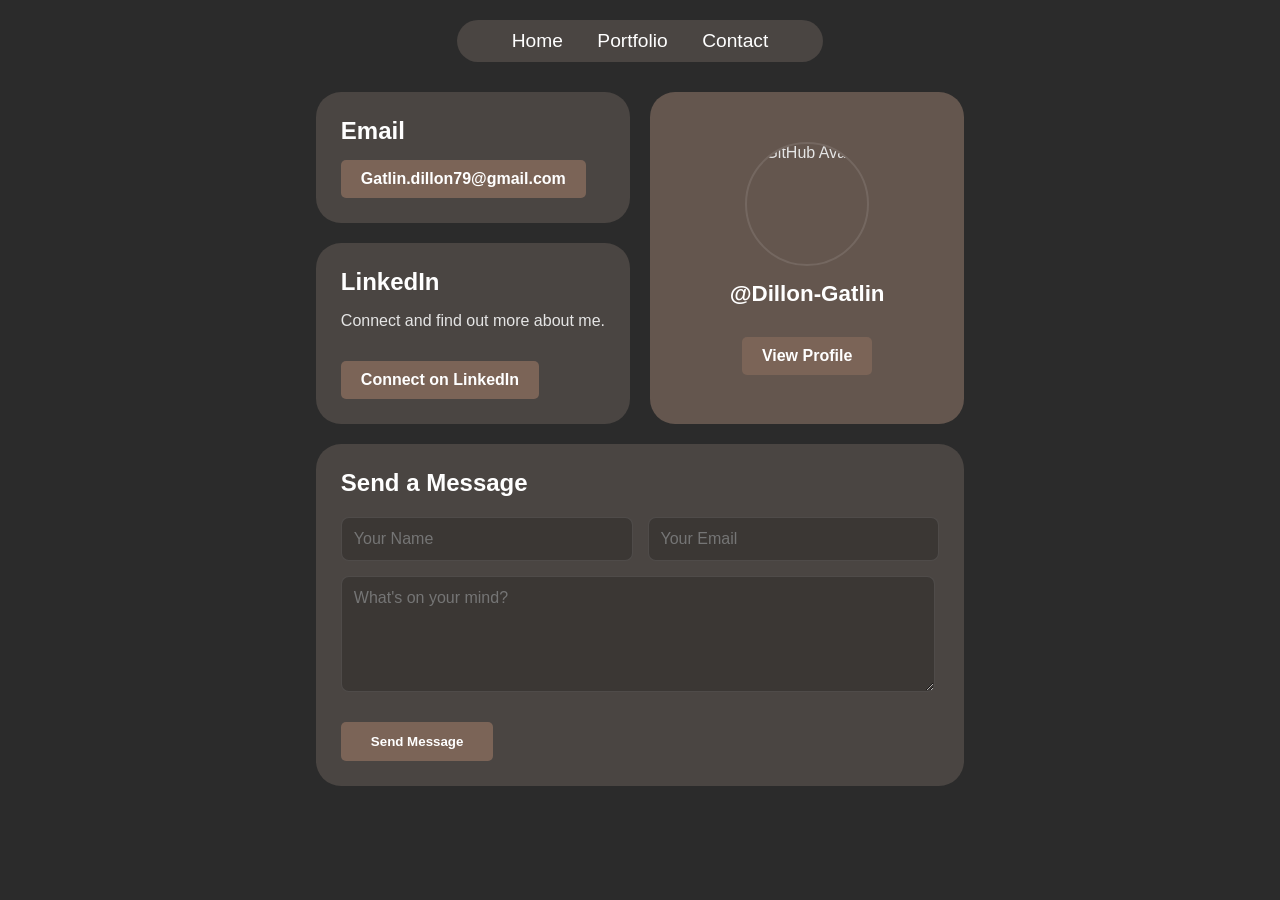
==== contact.html @ eb0ca62a "Website Portfolio Refactor -Implemented a Bento style -3 pages now -updates to CSS and Asset folder" ====
<!DOCTYPE html>
<html lang="en">
<head>
    <meta charset="UTF-8">
    <meta name="viewport" content="width=device-width, initial-scale=1.0">
    <title>Portfolio Section</title>
    <link rel="stylesheet" href="style.css">
</head>
<body>

    <nav class="navbar">
        <a href="index.html">Home</a>
        
        <a href="portfolio.html">Portfolio</a>
        
        <a href="contact.html">Contact</a>
    </nav>

    <main class="grid-container-C">
        <div class="card email">
            <h2>Email</h2>
           
            <a href="mailto:Gatlin.dillon79@gmail.com" class="contact-item">Gatlin.dillon79@gmail.com</a>
        </div>
    
        <div class="card github">
            <a href="https://github.com/Dillon-Gatlin" class="github-link" target="_blank">
                <div class="gh-avatar-container">
                    <img src="https://github.com/Dillon-Gatlin.png" alt="GitHub Avatar" class="gh-avatar">
                </div>
                <p class="gh-username">@Dillon-Gatlin</p>
                <span class="contact-item">View Profile</span>
            </a>
        </div>
    
        <div class="card linkedIN">
            <h2>LinkedIn</h2>
            <p>Connect and find out more about me.</p>
            <a href="https://www.linkedin.com/in/dillon-gatlin/" class="contact-item">Connect on LinkedIn</a>
        </div>
    
        <div class="card submission">
            <h2>Send a Message</h2>
            <form action="https://formspree.io/f/xyknerej" method="POST" class="contact-form">
                <div class="form-group">
                    <input type="text" name="name" placeholder="Your Name" required>
                    <input type="email" name="email" placeholder="Your Email" required>
                </div>
                <textarea name="message" placeholder="What's on your mind?" rows="5" required></textarea>
                
                <button type="submit" class="contact-item submit-btn">Send Message</button>
            </form>
        </div>
    </main>

    
</body>
</html>
---- style.css ----
:root {
  --bg-color: #2b2b2b;
  --card-color: #4a4542;
  --text-color: #e5e5e5;
  --accent-gray: #b5b5b5;
}

body {
  background-color: var(--bg-color);
  color: var(--text-color);
  font-family: 'Segoe UI', Tahoma, Geneva, Verdana, sans-serif;
  margin: 0;
  padding: 20px;
  display: flex;
  flex-direction: column;
  align-items: center;
}

h1,h2, strong{
  margin-top: 0;
  margin-bottom: 0;
  color: #ffffff;
}

/* Navbar */
.navbar {
  background-color: var(--card-color);
  padding: 10px 40px;
  border-radius: 50px;
  margin-bottom: 30px;
}

.navbar a {
  color: white;
  text-decoration: none;
  margin: 0 15px;
  font-size: 1.2rem;
}

/* Grid Layout */
.grid-container-H {
  display: grid;
  max-width: 1100px;
  gap: 20px;
  grid-template-columns: 1fr 0.8fr 1fr;
  grid-template-areas: 
      "profile about about"
      "profile tech hero"
      "contact tech edu"
      "Experience tech github";
}

.work {
  font-size: 14px;
}
.location{
  font-size: 12px;
  color: #ffffff;
  
}
.workDesc{
  font-size: 12px;
}
.grid-container-P {
  display: grid;
  max-width: 1100px;
  gap: 20px;
  /* Defining 2 equal columns for a cleaner portfolio look */
  grid-template-columns: 1fr 1fr;
  grid-template-areas: 
      "certifications awards"
      "projectIMG project";
}

.certifications { grid-area: certifications; }
.awards         { grid-area: awards; }
.Project        { grid-area: project; }
.projectIMG    { grid-area: projectIMG; }

/* Responsive fix for the portfolio grid */
@media (max-width: 768px) {
  .grid-container-P {
      grid-template-areas: 
          "certifications"
          "awards"
          "project"
          "projectIMG";
      grid-template-columns: 1fr;
  }
}

.grid-container-C {
  display: grid;
  max-width: 1100px;
  gap: 20px;
  grid-template-columns: 1fr 1fr;
  grid-template-areas: 
      "email github"
      "linkedIN github"
      "submission submission";
}

/* Ensure these classes match your grid-template-areas labels */
.email      { grid-area: email; }
.github     { grid-area: github; } /* This card will span 2 rows automatically */
.linkedIN   { grid-area: linkedIN; }
.submission { grid-area: submission; }

/* Styling for the contact buttons to make them look uniform */
.card .contact-item {
    display: inline-block;
    margin-top: 15px;
    text-align: center;
    width: fit-content;
}

/* Fix for your Mobile Media Query (Currently it says grid-container-P, change to C) */
@media (max-width: 768px) {
  .grid-container-C {
      grid-template-areas: 
          "email"
          "linkedIN"
          "github"
          "submission";
      grid-template-columns: 1fr;
  }
}
/* Card Styling */
.card {
  background-color: var(--card-color);
  padding: 25px;
  border-radius: 25px;
  overflow: hidden;
}

.profile-pic { grid-area: profile; padding: 0; }
.profile-pic img { width: 100%; height: 100%; object-fit: cover; }

.about { grid-area: about; }
.tech-stack { 
  grid-area: tech;
  
 }
.hero-title { 
  grid-area: hero; 
  display: flex; 
  align-items: center; 
  justify-content: center;
  text-align: center;
  background-color: #64564e;
}

.education { grid-area: edu; }

.contact{
  grid-area: contact;
  background-color: #64564e;
}
.contact-link {
  display: flex;
  align-items: center; 
  gap: 12px;          
  text-decoration: none;
  color: #e8e8e8;         
  transition: color 0.3s ease;
}
.contact-grid {
  display: flex;
  flex-direction: row; 
  justify-content: start;
  gap: 30px;
  margin-top: 20px;
}
.contact-icon {
  width: 40px;         
  height: 40px;
  object-fit: contain;
}

.contact-link:hover {
  color: #d29b7c; 
}
.contact-item {
  text-decoration: none; 
  color: #ffffff;
  background-color: #7b6457; 
  padding: 10px 20px;
  border-radius: 5px;
  font-weight: bold;
  transition: transform 0.2s, background-color 0.2s;
}

/*Email*/
.contact-item[href^="mailto"] {
  background-color: #7b6457; /* Dark Grey/Black */
}

.contact-item:hover {
  transform: translateY(-3px); /* Slight lift effect */
  filter: brightness(1.2);
}

.github { 
  grid-area: github; text-align: center; 
  background-color: #64564e;}

/* Sub-elements */
/* Container for the icons needs to be relative so tooltips stay attached */
.grid-icons {
  display: flex;
  flex-wrap: wrap; /* Allows icons to move to the next line after 3 */
  gap: 15px;      /* Spacing between the icons */
  margin-top: 15px;
  justify-content: flex-start; /* Aligns icons to the left */
}

.icon-box {
  position: relative; 
  width: 30px; 
  height: 30px;
  background-color: #5a5450; /* A slightly lighter shade than the card */
  border-radius: 12px;
  display: flex;
  justify-content: center;
  align-items: center;
  padding: 12px;
  cursor: pointer;
  transition: background-color 0.3s ease;
}


/* The Tooltip Box */
.icon-box::after {
  content: attr(data-label); /* Pulls the name from HTML data-label */
  position: absolute;
  bottom: 120%; /* Sits above the icon */
  left: 50%;
  transform: translateX(-50%);
  background-color: #333;
  color: white;
  padding: 5px 10px;
  border-radius: 5px;
  font-size: 12px;
  white-space: nowrap;
  opacity: 0; /* Hidden by default */
  pointer-events: none;
  transition: all 0.2s ease;
  box-shadow: 0px 4px 10px rgba(0,0,0,0.3);
}

/* The Little Triangle Arrow */
.icon-box::before {
  content: '';
  position: absolute;
  bottom: 105%;
  left: 50%;
  transform: translateX(-50%);
  border-width: 5px;
  border-style: solid;
  border-color: #333 transparent transparent transparent;
  opacity: 0;
  transition: all 0.2s ease;
}

/* Show on Hover */
.icon-box:hover::after,
.icon-box:hover::before {
  opacity: 1;
  bottom: 125%; /* Slight "float up" animation */
}

/* Ensure the icon itself fits well */
.icon-box img {
  width: 100%;
  height: auto;
}

.activity-bar {
  background-color: var(--accent-gray);
  color: var(--card-color);
  padding: 10px;
  margin-top: 15px;
  font-weight: bold;
}


/* Mobile Responsiveness */
@media (max-width: 768px) {
  .grid-container {
      grid-template-areas: 
          "profile"
          "about"
          "hero"
          "tech"
          "certs"
          "edu"
          "github";
      grid-template-columns: 1fr;
  }
}
.github {
  grid-area: github;
  display: flex;
  justify-content: center;
  align-items: center;
  text-align: center;
  padding: 20px;
}

.github-link {
  text-decoration: none;
  color: inherit;
  display: flex;
  flex-direction: column;
  align-items: center;
  gap: 15px; /* Space between icon and name */
}

.gh-avatar-container {
  width: 120px; 
  height: 120px;
  border-radius: 50%;
  overflow: hidden;
  border: 2px solid rgba(255, 255, 255, 0.1); /* Subtle border like the image */
}

.gh-avatar {
  width: 100%;
  height: 100%;
  object-fit: cover;
}

.gh-username {
  font-size: 1.4rem;
  font-weight: 700;
  margin: 0;
  color: #ffffff;
}

/* Hover effect to make it feel interactive */
.github-link:hover .gh-avatar-container {
  transform: scale(1.05);
  transition: transform 0.3s ease;
}

.noSpaceB {
  margin-bottom: 0;
}

.noSpaceT{
  margin-top: 0;
}
.noSpace{
  margin-top: 0;
  margin-bottom: 0;
}

.date {
  font-size: 0.8rem;
  
}

/* Tab Container */
.exp-tabs {
  display: flex;
  gap: 10px;
  margin: 15px 0;
  border-bottom: 1px solid rgba(255,255,255,0.1);
  padding-bottom: 10px;
}

/* Tab Buttons */
.tab-btn {
  background: rgba(255, 255, 255, 0.05);
  border: none;
  color: var(--accent-gray);
  padding: 8px 12px;
  border-radius: 8px;
  cursor: pointer;
  font-size: 12px;
  transition: all 0.3s ease;
}

.tab-btn:hover {
  background: rgba(255, 255, 255, 0.15);
  color: white;
}

.tab-btn.active {
  background: #64564e; 
  color: white;
  font-weight: bold;
}

/* Hide Content by Default */
.tab-content {
  display: none;
  animation: fadeIn 0.4s ease;
}

/* Show Active Content */
.tab-content.active-content {
  display: block;
}

@keyframes fadeIn {
  from { opacity: 0; transform: translateY(5px); }
  to { opacity: 1; transform: translateY(0); }
}

.Project {
    grid-area: project;
    display: flex;
    flex-direction: column;
    min-height: 400px; /* Gives enough room for the footer */
}

.serif-title {
    font-family: 'Times New Roman', serif;
    font-size: 2.5rem;
    margin-top: 10px;
}

/* This pushes the footer to the very bottom of the card */
.tab-content {
    flex-grow: 1;
    display: none; 
    flex-direction: column;
    justify-content: space-between; 
}

.tab-content.active-content {
    display: flex; 
}

.project-footer {
    display: flex;
    flex-direction: row;
    justify-content: space-between;
    align-items: flex-end; 
    margin-top: auto;
    gap: 15px;
    margin-top: 20px;
}

.project-link {
    background-color: #836f64;
    color: #4a4542;
    text-decoration: none;
    padding: 8px 16px;
    font-weight: bold;
    border-radius: 4px;        
    transition: background 0.3s;
    white-space: nowrap;
}

.project-link:hover {
    background-color: #ffffff;
}

.project-tags {
    display: flex;
    align-items: flex-start;
    gap: 8px;
}
.projectIMG {
  padding: 0; 
  overflow: hidden;
  display: flex;
}

.proj-img-content {
  width: 100%;
  height: 100%;
  object-fit: cover; 
  display: none;   
  animation: fadeIn 0.4s ease;
}

.active-img {display: block;   }

/*submission css*/
.contact-form {
  display: flex;
  flex-direction: column;
  gap: 15px;
  margin-top: 20px;
}

.form-group {
  display: flex;
  gap: 15px;
}

/* Style for inputs and textarea */
.contact-form input, 
.contact-form textarea {
  width: 95%;
  padding: 12px;
  border-radius: 8px;
  border: 1px solid rgba(255, 255, 255, 0.1);
  background-color: rgba(0, 0, 0, 0.2);
  color: var(--text-color);
  font-family: inherit;
  font-size: 1rem;
}

.contact-form input:focus, 
.contact-form textarea:focus {
  outline: none;
  border-color: #836f64; /* Matches your project link color */
}

/* Make button look like your other links */
.submit-btn {
  border: none;
  cursor: pointer;
  align-self: flex-start;
  padding: 12px 30px;
}

/* Mobile fix for side-by-side inputs */
@media (max-width: 480px) {
  .form-group {
      flex-direction: column;
  }
}
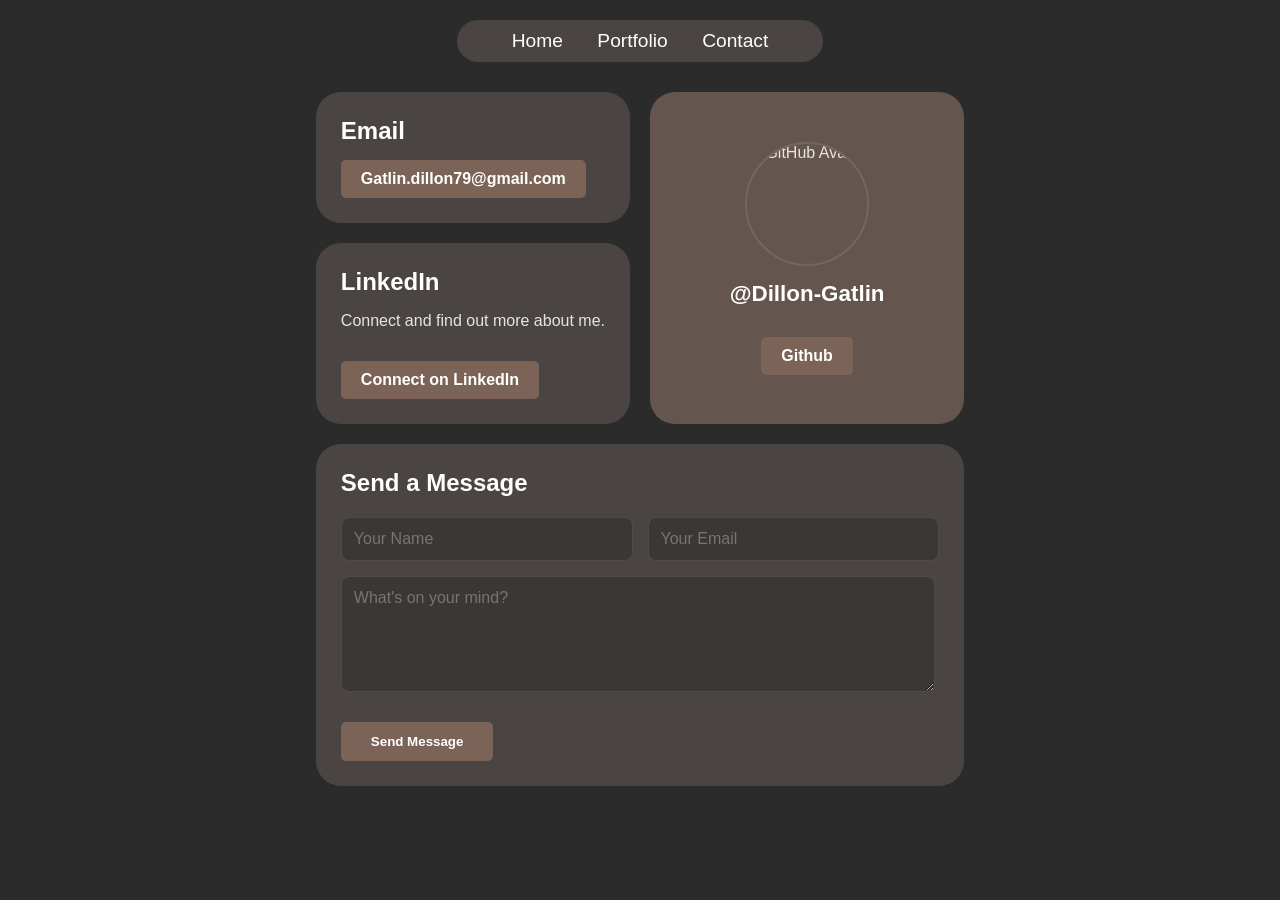
==== commit 2825122c: "clarification changes -clarified Github link - gave name for projects" ====
--- a/contact.html
+++ b/contact.html
@@ -24,19 +24,20 @@
         </div>
     
         <div class="card github">
+            
             <a href="https://github.com/Dillon-Gatlin" class="github-link" target="_blank">
                 <div class="gh-avatar-container">
                     <img src="https://github.com/Dillon-Gatlin.png" alt="GitHub Avatar" class="gh-avatar">
                 </div>
                 <p class="gh-username">@Dillon-Gatlin</p>
-                <span class="contact-item">View Profile</span>
+                <span class="contact-item">Github</span>
             </a>
         </div>
     
         <div class="card linkedIN">
             <h2>LinkedIn</h2>
             <p>Connect and find out more about me.</p>
-            <a href="https://www.linkedin.com/in/dillon-gatlin/" class="contact-item">Connect on LinkedIn</a>
+            <a href="https://www.linkedin.com/in/dillon-gatlin/"  target="_blank" class="contact-item">Connect on LinkedIn</a>
         </div>
     
         <div class="card submission">
--- a/style.css
+++ b/style.css
@@ -38,6 +38,7 @@
 }
 
 /* Grid Layout */
+/* Fixed Home Grid */
 .grid-container-H {
   display: grid;
   max-width: 1100px;
@@ -47,7 +48,32 @@
       "profile about about"
       "profile tech hero"
       "contact tech edu"
-      "Experience tech github";
+      "experience tech github"; /* Changed Experience to experience for consistency */
+}
+
+/* Matching Classes */
+.profile-pic { grid-area: profile; }
+.about       { grid-area: about; }
+.tech-stack  { grid-area: tech; }
+.hero-title  { grid-area: hero; }
+.contact     { grid-area: contact; }
+.education   { grid-area: edu; }
+.experience  { grid-area: experience; } /* Ensure this matches your HTML class */
+.github      { grid-area: github; }
+
+/* Fixed Mobile Responsiveness */
+@media (max-width: 768px) {
+  .grid-container-H { /* Make sure this matches the container name used above */
+      grid-template-areas: 
+          "profile"
+          "about"
+          "hero"
+          "tech"
+          "edu"
+          "github"
+          "experience";
+      grid-template-columns: 1fr;
+  }
 }
 
 .work {
@@ -284,20 +310,6 @@
 }
 
 
-/* Mobile Responsiveness */
-@media (max-width: 768px) {
-  .grid-container {
-      grid-template-areas: 
-          "profile"
-          "about"
-          "hero"
-          "tech"
-          "certs"
-          "edu"
-          "github";
-      grid-template-columns: 1fr;
-  }
-}
 .github {
   grid-area: github;
   display: flex;
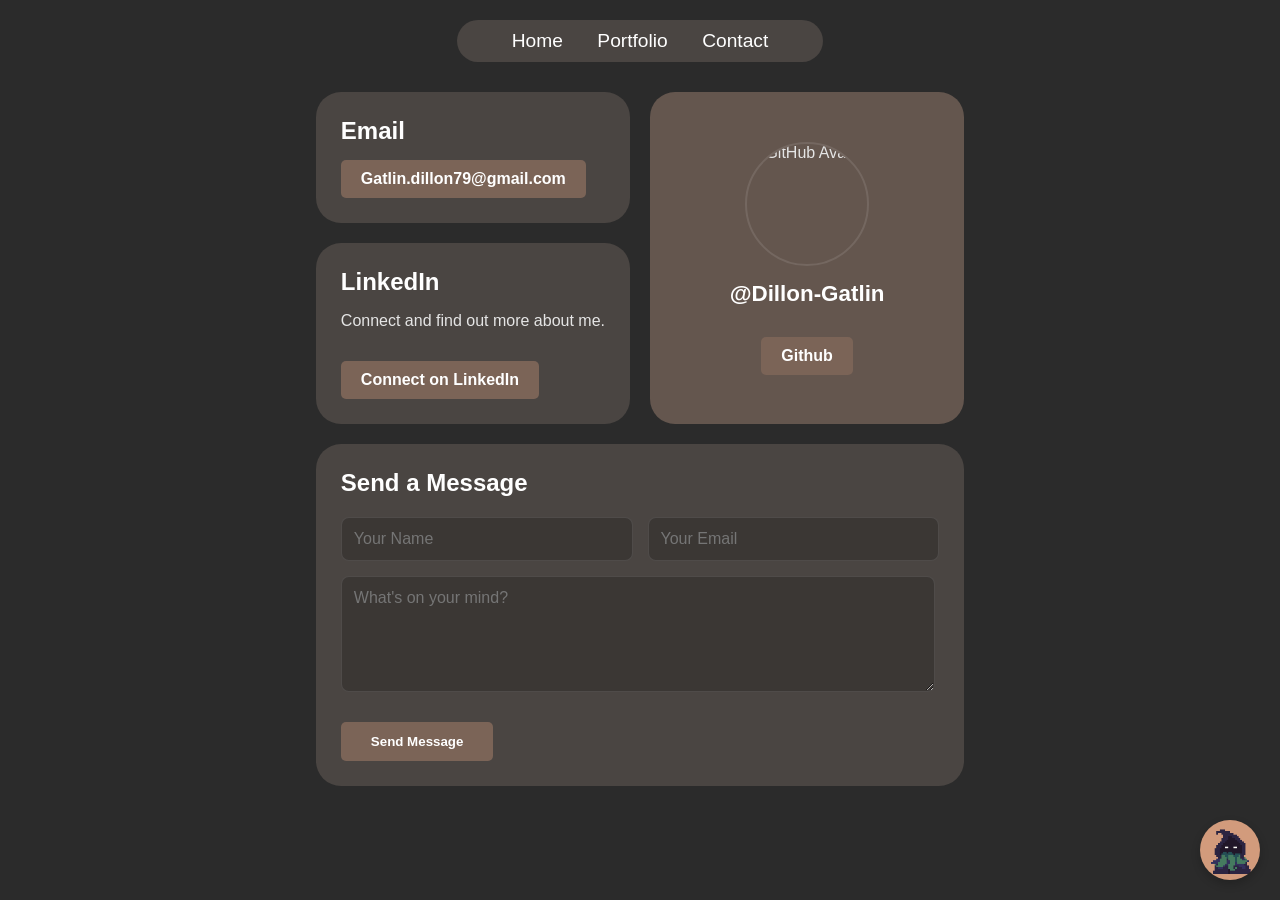
==== commit 1c0b810a: "chatbot Implemented version 1" ====
--- a/contact.html
+++ b/contact.html
@@ -54,6 +54,7 @@
         </div>
     </main>
 
-    
+    <!-- Chatbot widget -->
+    <script src="chatbot-widget.js"></script>
 </body>
 </html>
--- a/style.css
+++ b/style.css
@@ -94,23 +94,57 @@
   /* Defining 2 equal columns for a cleaner portfolio look */
   grid-template-columns: 1fr 1fr;
   grid-template-areas: 
-      "certifications awards"
-      "projectIMG project";
+      
+      "title1 title1"
+      "projectIMG project"
+      "title2 title2"
+      "certifications certifications"
+      "publications awards"
+      
+      "title3 title3"
+      "bonusProjectIMG bonusProject";
 }
 
 .certifications { grid-area: certifications; }
 .awards         { grid-area: awards; }
 .Project        { grid-area: project; }
 .projectIMG    { grid-area: projectIMG; }
+.bonusProject   { grid-area: bonusProject; }
+.bonusProjectIMG    { grid-area: bonusProjectIMG; }
+.proj-section-title1 { grid-area: title1; }
+.proj-section-title2 { grid-area: title2; }
+.proj-section-title3 { grid-area: title3; }
+/* Style the titles to match your aesthetic */
+.portfolio-header {
+  margin-top: 20px;
+  padding-left: 10px;
+  
+}
+
+.portfolio-header h2 {
+  font-size: 1.8rem;
+  letter-spacing: 1px;
+  text-transform: uppercase;
+  text-align: center;
+  color: var(--text-color);
+}
+
 
 /* Responsive fix for the portfolio grid */
 @media (max-width: 768px) {
   .grid-container-P {
       grid-template-areas: 
+          
+          "title1"
+          "project"
+          "projectIMG"
+          "title2"
+          "publications"
+          "awards"
           "certifications"
-          "awards"
-          "project"
-          "projectIMG";
+          "title3"
+          "bonusProject"
+          "bonusProjectIMG";
       grid-template-columns: 1fr;
   }
 }
@@ -475,7 +509,7 @@
     align-items: flex-start;
     gap: 8px;
 }
-.projectIMG {
+.projectIMG, .bonusProjectIMG {
   padding: 0; 
   overflow: hidden;
   display: flex;
